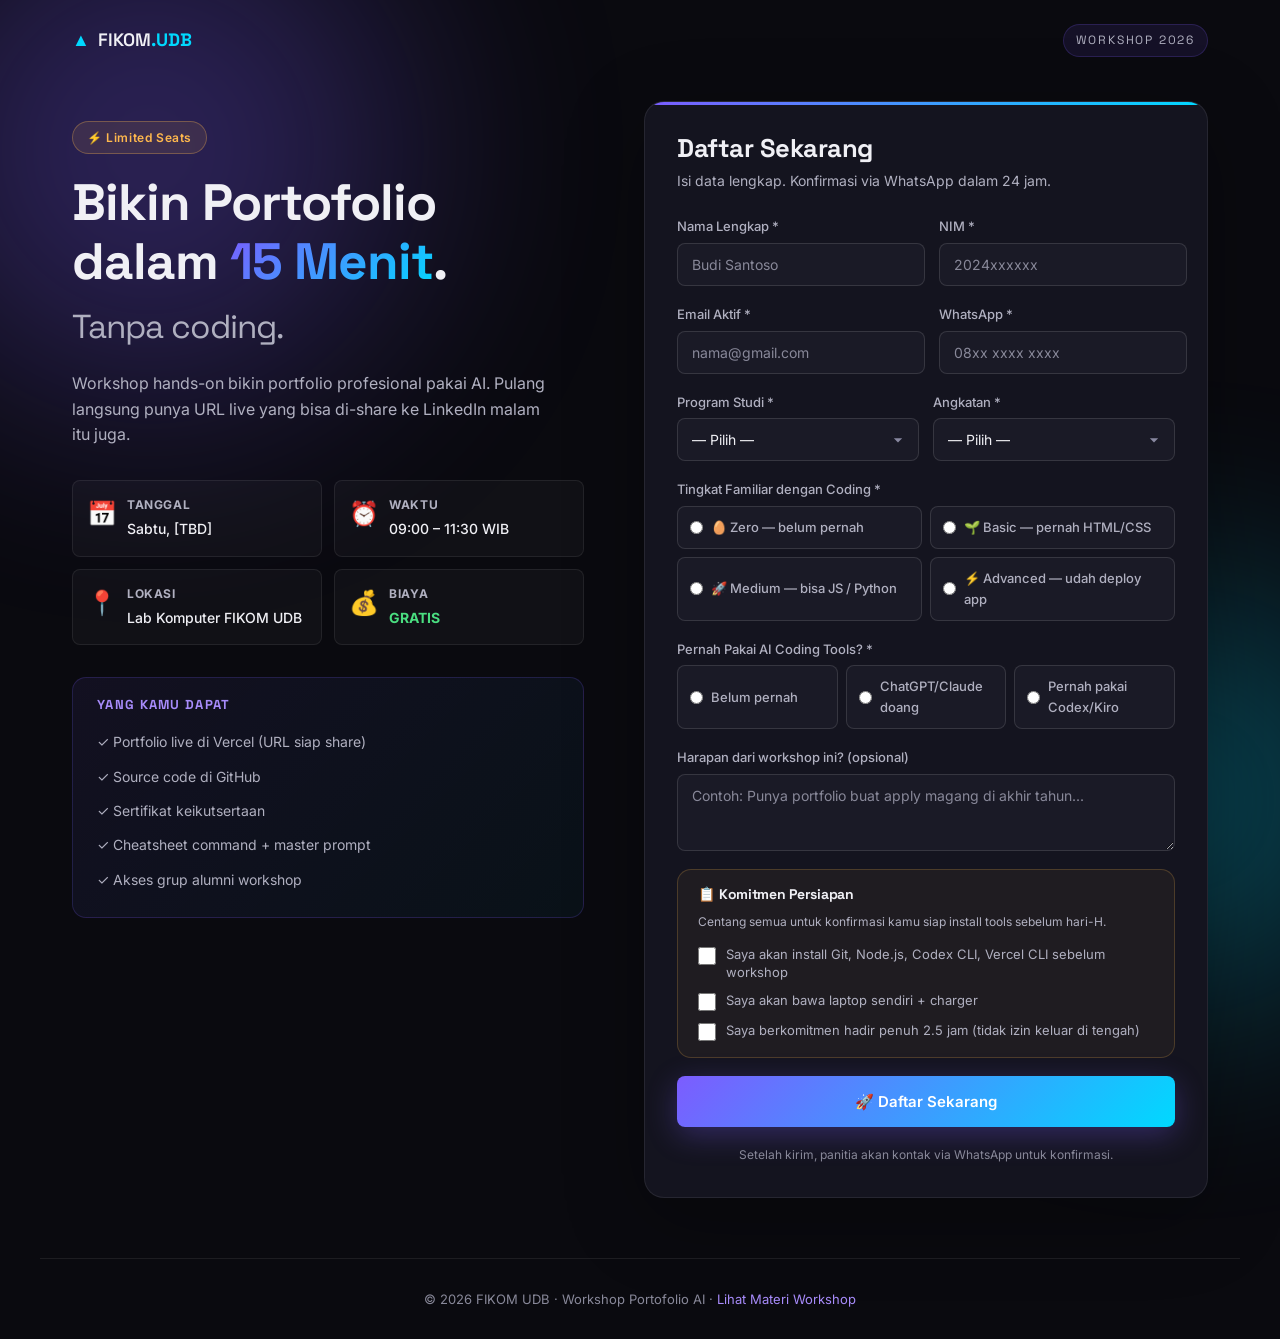
==== registration/index.html @ 4103be20 "Add: worksheet, template portfolio, registration form, certificate generator, IG reels script" ====
<!DOCTYPE html>
<html lang="id">
<head>
    <meta charset="UTF-8">
    <meta name="viewport" content="width=device-width, initial-scale=1.0">
    <meta name="description" content="Pendaftaran Workshop FIKOM UDB - Pembuatan Portofolio Tanpa Coding dengan AI">
    <title>Daftar Workshop — Portofolio AI · FIKOM UDB</title>
    <link rel="preconnect" href="https://fonts.googleapis.com">
    <link rel="preconnect" href="https://fonts.gstatic.com" crossorigin>
    <link href="https://fonts.googleapis.com/css2?family=Space+Grotesk:wght@500;600;700&family=Inter:wght@300;400;500;600&display=swap" rel="stylesheet">
    <link rel="stylesheet" href="style.css">
    <link rel="icon" href="data:image/svg+xml,%3Csvg xmlns='http://www.w3.org/2000/svg' viewBox='0 0 100 100'%3E%3Ctext y='.9em' font-size='90'%3E🚀%3C/text%3E%3C/svg%3E">
</head>
<body>

<div class="bg-blob blob-1"></div>
<div class="bg-blob blob-2"></div>

<header class="topbar">
    <div class="brand">
        <span class="brand-mark">▲</span>
        <span class="brand-text">FIKOM<strong>.UDB</strong></span>
    </div>
    <div class="event-meta">
        <span>WORKSHOP 2026</span>
    </div>
</header>

<main class="container">
    <div class="grid">

        <!-- LEFT: Event Info -->
        <aside class="event-info">
            <span class="badge">⚡ Limited Seats</span>
            <h1 class="title">
                Bikin Portofolio<br>
                dalam <span class="gradient">15 Menit</span>.<br>
                <span class="muted">Tanpa coding.</span>
            </h1>
            <p class="subtitle">
                Workshop hands-on bikin portfolio profesional pakai AI. Pulang langsung punya URL live yang bisa di-share ke LinkedIn malam itu juga.
            </p>

            <div class="info-grid">
                <div class="info-item">
                    <div class="info-icon">📅</div>
                    <div>
                        <strong>Tanggal</strong>
                        <span id="event-date">Sabtu, [TBD]</span>
                    </div>
                </div>
                <div class="info-item">
                    <div class="info-icon">⏰</div>
                    <div>
                        <strong>Waktu</strong>
                        <span>09:00 – 11:30 WIB</span>
                    </div>
                </div>
                <div class="info-item">
                    <div class="info-icon">📍</div>
                    <div>
                        <strong>Lokasi</strong>
                        <span>Lab Komputer FIKOM UDB</span>
                    </div>
                </div>
                <div class="info-item">
                    <div class="info-icon">💰</div>
                    <div>
                        <strong>Biaya</strong>
                        <span class="free">GRATIS</span>
                    </div>
                </div>
            </div>

            <div class="benefits">
                <h4>Yang Kamu Dapat</h4>
                <ul>
                    <li>✓ Portfolio live di Vercel (URL siap share)</li>
                    <li>✓ Source code di GitHub</li>
                    <li>✓ Sertifikat keikutsertaan</li>
                    <li>✓ Cheatsheet command + master prompt</li>
                    <li>✓ Akses grup alumni workshop</li>
                </ul>
            </div>
        </aside>

        <!-- RIGHT: Form -->
        <section class="form-card">
            <div class="form-head">
                <h2>Daftar Sekarang</h2>
                <p>Isi data lengkap. Konfirmasi via WhatsApp dalam 24 jam.</p>
            </div>

            <form id="registrationForm" class="form">
                <div class="form-row">
                    <div class="field">
                        <label for="nama">Nama Lengkap *</label>
                        <input type="text" id="nama" name="nama" required placeholder="Budi Santoso">
                    </div>
                    <div class="field">
                        <label for="nim">NIM *</label>
                        <input type="text" id="nim" name="nim" required placeholder="2024xxxxxx">
                    </div>
                </div>

                <div class="form-row">
                    <div class="field">
                        <label for="email">Email Aktif *</label>
                        <input type="email" id="email" name="email" required placeholder="nama@gmail.com">
                    </div>
                    <div class="field">
                        <label for="wa">WhatsApp *</label>
                        <input type="tel" id="wa" name="wa" required placeholder="08xx xxxx xxxx">
                    </div>
                </div>

                <div class="form-row">
                    <div class="field">
                        <label for="prodi">Program Studi *</label>
                        <select id="prodi" name="prodi" required>
                            <option value="">— Pilih —</option>
                            <option value="TI">Teknik Informatika</option>
                            <option value="SI">Sistem Informasi</option>
                            <option value="DKV">Desain Komunikasi Visual</option>
                            <option value="ILKOM">Ilmu Komunikasi</option>
                            <option value="LAIN">Lainnya</option>
                        </select>
                    </div>
                    <div class="field">
                        <label for="angkatan">Angkatan *</label>
                        <select id="angkatan" name="angkatan" required>
                            <option value="">— Pilih —</option>
                            <option value="2026">2026</option>
                            <option value="2025">2025</option>
                            <option value="2024">2024</option>
                            <option value="2023">2023</option>
                            <option value="2022">2022 dan sebelumnya</option>
                        </select>
                    </div>
                </div>

                <div class="field">
                    <label>Tingkat Familiar dengan Coding *</label>
                    <div class="radio-group">
                        <label class="radio">
                            <input type="radio" name="level" value="zero" required>
                            <span>🥚 Zero — belum pernah</span>
                        </label>
                        <label class="radio">
                            <input type="radio" name="level" value="basic">
                            <span>🌱 Basic — pernah HTML/CSS</span>
                        </label>
                        <label class="radio">
                            <input type="radio" name="level" value="medium">
                            <span>🚀 Medium — bisa JS / Python</span>
                        </label>
                        <label class="radio">
                            <input type="radio" name="level" value="advanced">
                            <span>⚡ Advanced — udah deploy app</span>
                        </label>
                    </div>
                </div>

                <div class="field">
                    <label>Pernah Pakai AI Coding Tools? *</label>
                    <div class="radio-group inline">
                        <label class="radio">
                            <input type="radio" name="ai_exp" value="never" required>
                            <span>Belum pernah</span>
                        </label>
                        <label class="radio">
                            <input type="radio" name="ai_exp" value="chatgpt">
                            <span>ChatGPT/Claude doang</span>
                        </label>
                        <label class="radio">
                            <input type="radio" name="ai_exp" value="cli">
                            <span>Pernah pakai Codex/Kiro</span>
                        </label>
                    </div>
                </div>

                <div class="field">
                    <label for="harapan">Harapan dari workshop ini? (opsional)</label>
                    <textarea id="harapan" name="harapan" rows="3" placeholder="Contoh: Punya portfolio buat apply magang di akhir tahun..."></textarea>
                </div>

                <div class="checklist">
                    <h4>📋 Komitmen Persiapan</h4>
                    <p class="check-help">Centang semua untuk konfirmasi kamu siap install tools sebelum hari-H.</p>
                    <label class="check"><input type="checkbox" required><span>Saya akan install Git, Node.js, Codex CLI, Vercel CLI sebelum workshop</span></label>
                    <label class="check"><input type="checkbox" required><span>Saya akan bawa laptop sendiri + charger</span></label>
                    <label class="check"><input type="checkbox" required><span>Saya berkomitmen hadir penuh 2.5 jam (tidak izin keluar di tengah)</span></label>
                </div>

                <button type="submit" class="btn-submit">
                    🚀 Daftar Sekarang
                </button>

                <p class="form-note">Setelah kirim, panitia akan kontak via WhatsApp untuk konfirmasi.</p>
            </form>

            <!-- Success state -->
            <div class="success" id="successState">
                <div class="success-emoji">🎉</div>
                <h3>Pendaftaran Berhasil!</h3>
                <p>Tim panitia akan kontak kamu via WhatsApp dalam 24 jam.</p>
                <div class="next-steps">
                    <h4>Langkah Selanjutnya:</h4>
                    <ol>
                        <li>Cek WhatsApp untuk konfirmasi.</li>
                        <li>Download <strong>Panduan Persiapan</strong> dari panitia.</li>
                        <li>Install semua tools sebelum hari-H.</li>
                    </ol>
                </div>
                <button onclick="location.reload()" class="btn-secondary">Daftarkan Lagi</button>
            </div>
        </section>

    </div>
</main>

<footer class="footer">
    <p>© 2026 FIKOM UDB · Workshop Portofolio AI · <a href="https://workshop-portofolio-ai.vercel.app" target="_blank" rel="noopener">Lihat Materi Workshop</a></p>
</footer>

<script src="script.js"></script>
</body>
</html>
---- registration/style.css ----
/* ===== Variables ===== */
:root {
    --bg: #0a0a0f;
    --bg-card: #14141f;
    --surface: #1a1a26;
    --border: rgba(255,255,255,0.08);
    --border-input: rgba(255,255,255,0.12);
    --text: #f0f0f5;
    --text-dim: #b0b0c0;
    --text-light: #888899;
    --primary: #7c5cff;
    --primary-light: #a78bfa;
    --accent: #00d9ff;
    --success: #4ade80;
    --gradient: linear-gradient(135deg, #7c5cff, #00d9ff);
    --radius: 14px;
    --radius-sm: 8px;
}

* { margin: 0; padding: 0; box-sizing: border-box; }
html { scroll-behavior: smooth; }
body {
    font-family: 'Inter', sans-serif;
    background: var(--bg);
    color: var(--text);
    line-height: 1.6;
    min-height: 100vh;
    overflow-x: hidden;
    -webkit-font-smoothing: antialiased;
}
img { max-width: 100%; display: block; }
a { color: inherit; text-decoration: none; }
ul { list-style: none; }
button { cursor: pointer; border: none; font-family: inherit; }

h1, h2, h3, h4 { font-family: 'Space Grotesk', sans-serif; font-weight: 700; line-height: 1.15; letter-spacing: -0.02em; }

/* Background blobs */
.bg-blob {
    position: fixed; border-radius: 50%; filter: blur(120px); opacity: 0.3;
    z-index: 0; pointer-events: none;
    animation: float 14s ease-in-out infinite;
}
.blob-1 { width: 500px; height: 500px; background: var(--primary); top: -100px; left: -100px; }
.blob-2 { width: 400px; height: 400px; background: var(--accent); bottom: -100px; right: -100px; animation-delay: -7s; }
@keyframes float { 0%, 100% { transform: translate(0,0) scale(1); } 50% { transform: translate(40px, -40px) scale(1.1); } }

/* ===== Topbar ===== */
.topbar {
    max-width: 1200px;
    margin: 0 auto; padding: 24px 32px;
    display: flex; justify-content: space-between; align-items: center;
    position: relative; z-index: 2;
}
.brand { display: flex; align-items: center; gap: 8px; font-family: 'Space Grotesk', sans-serif; font-size: 18px; font-weight: 600; }
.brand-mark { color: var(--accent); }
.brand-text strong { color: var(--accent); }
.event-meta {
    font-family: 'Space Grotesk', sans-serif;
    font-size: 12px; color: var(--text-dim);
    letter-spacing: 0.15em;
    background: rgba(124, 92, 255, 0.1);
    padding: 6px 12px; border-radius: 100px;
    border: 1px solid rgba(124, 92, 255, 0.2);
}

/* ===== Container ===== */
.container {
    max-width: 1200px; margin: 0 auto;
    padding: 20px 32px 60px;
    position: relative; z-index: 2;
}
.grid {
    display: grid;
    grid-template-columns: 1fr 1.1fr;
    gap: 60px;
    align-items: start;
}

/* ===== Event Info (Left) ===== */
.event-info { padding-top: 20px; }
.badge {
    display: inline-block;
    padding: 6px 14px;
    background: rgba(255, 184, 77, 0.1);
    border: 1px solid rgba(255, 184, 77, 0.3);
    border-radius: 100px;
    font-size: 12px; color: #ffb84d; font-weight: 600;
    letter-spacing: 0.05em;
    margin-bottom: 20px;
}
.title {
    font-size: clamp(2rem, 4vw, 3.2rem);
    margin-bottom: 20px;
}
.gradient {
    background: var(--gradient);
    -webkit-background-clip: text;
    background-clip: text;
    color: transparent;
}
.muted { color: var(--text-dim); font-weight: 400; font-size: 0.65em; }
.subtitle {
    font-size: 1rem;
    color: var(--text-dim);
    margin-bottom: 32px;
    max-width: 480px;
}

.info-grid {
    display: grid;
    grid-template-columns: 1fr 1fr;
    gap: 12px;
    margin-bottom: 32px;
}
.info-item {
    display: flex; gap: 10px;
    padding: 14px;
    background: rgba(255,255,255,0.03);
    border: 1px solid var(--border);
    border-radius: var(--radius-sm);
}
.info-icon { font-size: 1.5rem; flex-shrink: 0; }
.info-item strong {
    display: block; font-size: 12px;
    color: var(--text-dim); margin-bottom: 2px;
    letter-spacing: 0.05em; text-transform: uppercase;
}
.info-item span { font-size: 14px; font-weight: 500; }
.info-item .free { color: var(--success); font-weight: 700; }

.benefits {
    background: linear-gradient(135deg, rgba(124, 92, 255, 0.08), rgba(0, 217, 255, 0.04));
    border: 1px solid rgba(124, 92, 255, 0.2);
    border-radius: var(--radius);
    padding: 20px 24px;
}
.benefits h4 {
    font-size: 13px;
    color: var(--primary-light);
    text-transform: uppercase;
    letter-spacing: 0.1em;
    margin-bottom: 12px;
}
.benefits ul li {
    padding: 6px 0;
    font-size: 14px;
    color: var(--text-dim);
}

/* ===== Form Card (Right) ===== */
.form-card {
    background: var(--bg-card);
    border: 1px solid var(--border);
    border-radius: 20px;
    padding: 32px;
    box-shadow: 0 20px 80px rgba(0,0,0,0.3);
    position: relative;
    overflow: hidden;
}
.form-card::before {
    content: '';
    position: absolute;
    top: 0; left: 0; right: 0;
    height: 3px;
    background: var(--gradient);
}
.form-head { margin-bottom: 24px; }
.form-head h2 {
    font-size: 1.6rem;
    margin-bottom: 6px;
}
.form-head p {
    color: var(--text-dim);
    font-size: 14px;
}

/* ===== Form ===== */
.form { display: flex; flex-direction: column; gap: 18px; }
.form-row { display: grid; grid-template-columns: 1fr 1fr; gap: 14px; }
.field { display: flex; flex-direction: column; gap: 6px; }
.field label {
    font-size: 13px; font-weight: 500;
    color: var(--text-dim);
}
.field input,
.field select,
.field textarea {
    padding: 12px 14px;
    background: var(--surface);
    border: 1px solid var(--border-input);
    border-radius: var(--radius-sm);
    color: var(--text);
    font-family: inherit;
    font-size: 14px;
    transition: all 0.2s;
}
.field input:focus,
.field select:focus,
.field textarea:focus {
    outline: none;
    border-color: var(--primary);
    background: rgba(124, 92, 255, 0.05);
    box-shadow: 0 0 0 3px rgba(124, 92, 255, 0.15);
}
.field input::placeholder,
.field textarea::placeholder { color: var(--text-light); }
.field textarea { resize: vertical; min-height: 70px; font-family: inherit; }

.field select {
    appearance: none;
    background-image: url("data:image/svg+xml,%3Csvg xmlns='http://www.w3.org/2000/svg' viewBox='0 0 24 24' fill='%238888a0'%3E%3Cpath d='M7 10l5 5 5-5z'/%3E%3C/svg%3E");
    background-repeat: no-repeat;
    background-position: right 10px center;
    background-size: 20px;
    padding-right: 36px;
}

/* Radio group */
.radio-group {
    display: grid;
    grid-template-columns: 1fr 1fr;
    gap: 8px;
}
.radio-group.inline { grid-template-columns: repeat(auto-fit, minmax(140px, 1fr)); }
.radio {
    display: flex;
    align-items: center;
    gap: 8px;
    padding: 10px 12px;
    background: var(--surface);
    border: 1px solid var(--border-input);
    border-radius: var(--radius-sm);
    cursor: pointer;
    transition: all 0.2s;
    font-size: 13px;
}
.radio:hover { background: rgba(124, 92, 255, 0.08); }
.radio input[type="radio"] { accent-color: var(--primary); }
.radio:has(input:checked) {
    border-color: var(--primary);
    background: rgba(124, 92, 255, 0.12);
}

/* Checklist */
.checklist {
    background: rgba(255, 184, 77, 0.05);
    border: 1px solid rgba(255, 184, 77, 0.2);
    border-radius: var(--radius);
    padding: 16px 20px;
    display: flex; flex-direction: column; gap: 10px;
}
.checklist h4 { font-size: 14px; }
.check-help {
    font-size: 12px; color: var(--text-dim);
    margin-bottom: 4px;
}
.check {
    display: flex; gap: 10px; align-items: flex-start;
    font-size: 13px; cursor: pointer;
    color: var(--text-dim);
}
.check input[type="checkbox"] {
    width: 18px; height: 18px;
    accent-color: var(--primary);
    flex-shrink: 0;
    margin-top: 2px;
}
.check span { line-height: 1.4; }

/* Submit */
.btn-submit {
    background: var(--gradient);
    color: white;
    padding: 16px;
    border-radius: var(--radius-sm);
    font-weight: 600;
    font-size: 15px;
    cursor: pointer;
    transition: all 0.2s;
    box-shadow: 0 8px 30px rgba(124, 92, 255, 0.3);
}
.btn-submit:hover {
    transform: translateY(-2px);
    box-shadow: 0 12px 40px rgba(124, 92, 255, 0.5);
}
.btn-submit:active { transform: translateY(0); }
.btn-submit:disabled { opacity: 0.5; cursor: not-allowed; transform: none; }

.btn-secondary {
    background: var(--surface);
    color: var(--text);
    padding: 12px 24px;
    border-radius: var(--radius-sm);
    font-weight: 500;
    font-size: 14px;
    border: 1px solid var(--border-input);
    cursor: pointer;
    transition: all 0.2s;
}
.btn-secondary:hover { background: rgba(124, 92, 255, 0.1); border-color: var(--primary); }

.form-note {
    text-align: center;
    font-size: 12px;
    color: var(--text-light);
}

/* Success state */
.success {
    display: none;
    text-align: center;
    padding: 40px 20px;
}
.success.show { display: block; animation: fadeIn 0.5s ease-out; }
@keyframes fadeIn { from { opacity: 0; transform: translateY(20px); } to { opacity: 1; transform: translateY(0); } }
.success-emoji { font-size: 4rem; margin-bottom: 16px; }
.success h3 {
    font-size: 1.5rem;
    margin-bottom: 8px;
    background: var(--gradient);
    -webkit-background-clip: text;
    background-clip: text;
    color: transparent;
}
.success > p {
    color: var(--text-dim);
    margin-bottom: 28px;
}
.next-steps {
    background: var(--surface);
    border: 1px solid var(--border);
    border-radius: var(--radius);
    padding: 20px;
    text-align: left;
    margin-bottom: 24px;
}
.next-steps h4 {
    font-size: 14px;
    color: var(--primary-light);
    margin-bottom: 12px;
    text-transform: uppercase;
    letter-spacing: 0.1em;
}
.next-steps ol {
    padding-left: 20px;
    color: var(--text-dim);
    font-size: 14px;
}
.next-steps li { padding: 4px 0; }

/* ===== Footer ===== */
.footer {
    max-width: 1200px;
    margin: 0 auto;
    padding: 30px 32px;
    border-top: 1px solid var(--border);
    text-align: center;
    font-size: 13px;
    color: var(--text-light);
    position: relative; z-index: 2;
}
.footer a { color: var(--primary-light); }
.footer a:hover { color: var(--accent); }

/* ===== Responsive ===== */
@media (max-width: 968px) {
    .grid { grid-template-columns: 1fr; gap: 32px; }
    .info-grid { grid-template-columns: 1fr 1fr; }
}
@media (max-width: 640px) {
    .topbar, .container, .footer { padding-left: 20px; padding-right: 20px; }
    .form-card { padding: 24px 20px; }
    .form-row { grid-template-columns: 1fr; gap: 18px; }
    .info-grid { grid-template-columns: 1fr; }
    .radio-group { grid-template-columns: 1fr; }
}
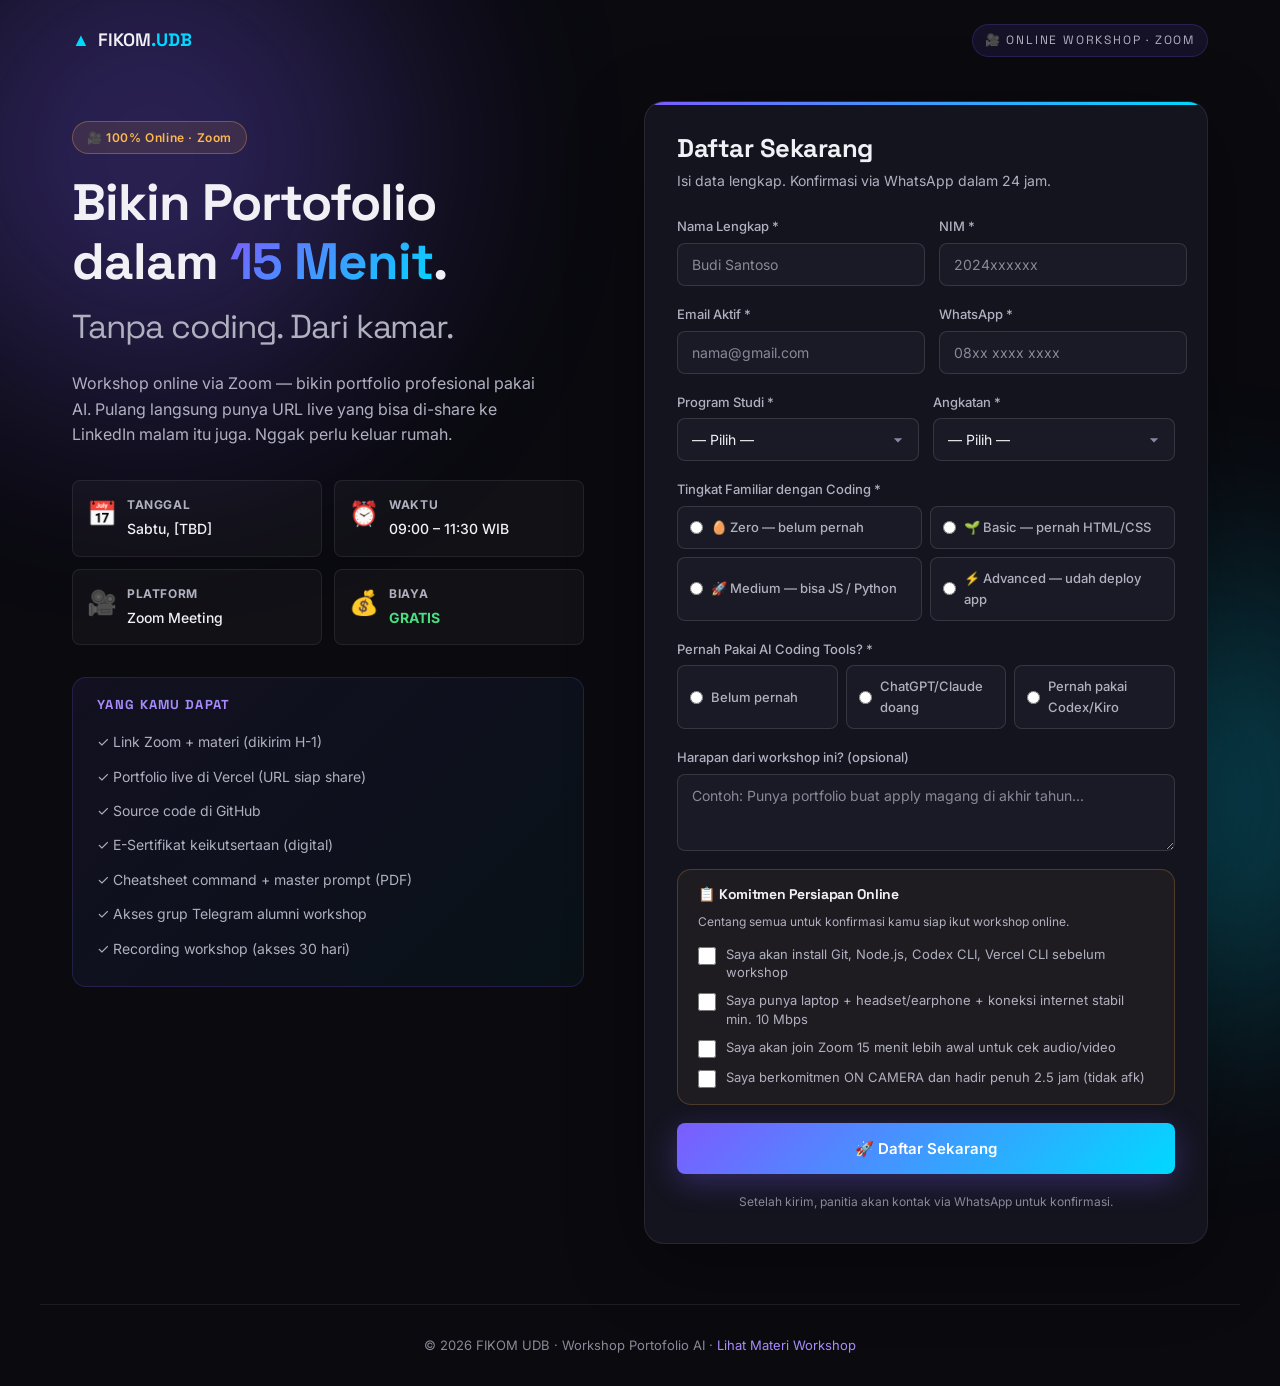
==== commit 39ba2a26: "Update: workshop format from offline to ONLINE via Zoom" ====
--- a/registration/index.html
+++ b/registration/index.html
@@ -22,7 +22,7 @@
         <span class="brand-text">FIKOM<strong>.UDB</strong></span>
     </div>
     <div class="event-meta">
-        <span>WORKSHOP 2026</span>
+        <span>🎥 ONLINE WORKSHOP · ZOOM</span>
     </div>
 </header>
 
@@ -31,14 +31,14 @@
 
         <!-- LEFT: Event Info -->
         <aside class="event-info">
-            <span class="badge">⚡ Limited Seats</span>
+            <span class="badge">🎥 100% Online · Zoom</span>
             <h1 class="title">
                 Bikin Portofolio<br>
                 dalam <span class="gradient">15 Menit</span>.<br>
-                <span class="muted">Tanpa coding.</span>
+                <span class="muted">Tanpa coding. Dari kamar.</span>
             </h1>
             <p class="subtitle">
-                Workshop hands-on bikin portfolio profesional pakai AI. Pulang langsung punya URL live yang bisa di-share ke LinkedIn malam itu juga.
+                Workshop online via Zoom — bikin portfolio profesional pakai AI. Pulang langsung punya URL live yang bisa di-share ke LinkedIn malam itu juga. Nggak perlu keluar rumah.
             </p>
 
             <div class="info-grid">
@@ -57,10 +57,10 @@
                     </div>
                 </div>
                 <div class="info-item">
-                    <div class="info-icon">📍</div>
-                    <div>
-                        <strong>Lokasi</strong>
-                        <span>Lab Komputer FIKOM UDB</span>
+                    <div class="info-icon">🎥</div>
+                    <div>
+                        <strong>Platform</strong>
+                        <span>Zoom Meeting</span>
                     </div>
                 </div>
                 <div class="info-item">
@@ -75,11 +75,13 @@
             <div class="benefits">
                 <h4>Yang Kamu Dapat</h4>
                 <ul>
+                    <li>✓ Link Zoom + materi (dikirim H-1)</li>
                     <li>✓ Portfolio live di Vercel (URL siap share)</li>
                     <li>✓ Source code di GitHub</li>
-                    <li>✓ Sertifikat keikutsertaan</li>
-                    <li>✓ Cheatsheet command + master prompt</li>
-                    <li>✓ Akses grup alumni workshop</li>
+                    <li>✓ E-Sertifikat keikutsertaan (digital)</li>
+                    <li>✓ Cheatsheet command + master prompt (PDF)</li>
+                    <li>✓ Akses grup Telegram alumni workshop</li>
+                    <li>✓ Recording workshop (akses 30 hari)</li>
                 </ul>
             </div>
         </aside>
@@ -185,11 +187,12 @@
                 </div>
 
                 <div class="checklist">
-                    <h4>📋 Komitmen Persiapan</h4>
-                    <p class="check-help">Centang semua untuk konfirmasi kamu siap install tools sebelum hari-H.</p>
+                    <h4>📋 Komitmen Persiapan Online</h4>
+                    <p class="check-help">Centang semua untuk konfirmasi kamu siap ikut workshop online.</p>
                     <label class="check"><input type="checkbox" required><span>Saya akan install Git, Node.js, Codex CLI, Vercel CLI sebelum workshop</span></label>
-                    <label class="check"><input type="checkbox" required><span>Saya akan bawa laptop sendiri + charger</span></label>
-                    <label class="check"><input type="checkbox" required><span>Saya berkomitmen hadir penuh 2.5 jam (tidak izin keluar di tengah)</span></label>
+                    <label class="check"><input type="checkbox" required><span>Saya punya laptop + headset/earphone + koneksi internet stabil min. 10 Mbps</span></label>
+                    <label class="check"><input type="checkbox" required><span>Saya akan join Zoom 15 menit lebih awal untuk cek audio/video</span></label>
+                    <label class="check"><input type="checkbox" required><span>Saya berkomitmen ON CAMERA dan hadir penuh 2.5 jam (tidak afk)</span></label>
                 </div>
 
                 <button type="submit" class="btn-submit">
@@ -207,9 +210,11 @@
                 <div class="next-steps">
                     <h4>Langkah Selanjutnya:</h4>
                     <ol>
-                        <li>Cek WhatsApp untuk konfirmasi.</li>
+                        <li>Cek WhatsApp untuk konfirmasi & link Zoom (dikirim H-1).</li>
                         <li>Download <strong>Panduan Persiapan</strong> dari panitia.</li>
-                        <li>Install semua tools sebelum hari-H.</li>
+                        <li>Install semua tools (Git, Node.js, CLI) sebelum hari-H.</li>
+                        <li>Test Zoom + headset 1 hari sebelumnya.</li>
+                        <li>Join Zoom <strong>15 menit lebih awal</strong> untuk cek audio/video.</li>
                     </ol>
                 </div>
                 <button onclick="location.reload()" class="btn-secondary">Daftarkan Lagi</button>
